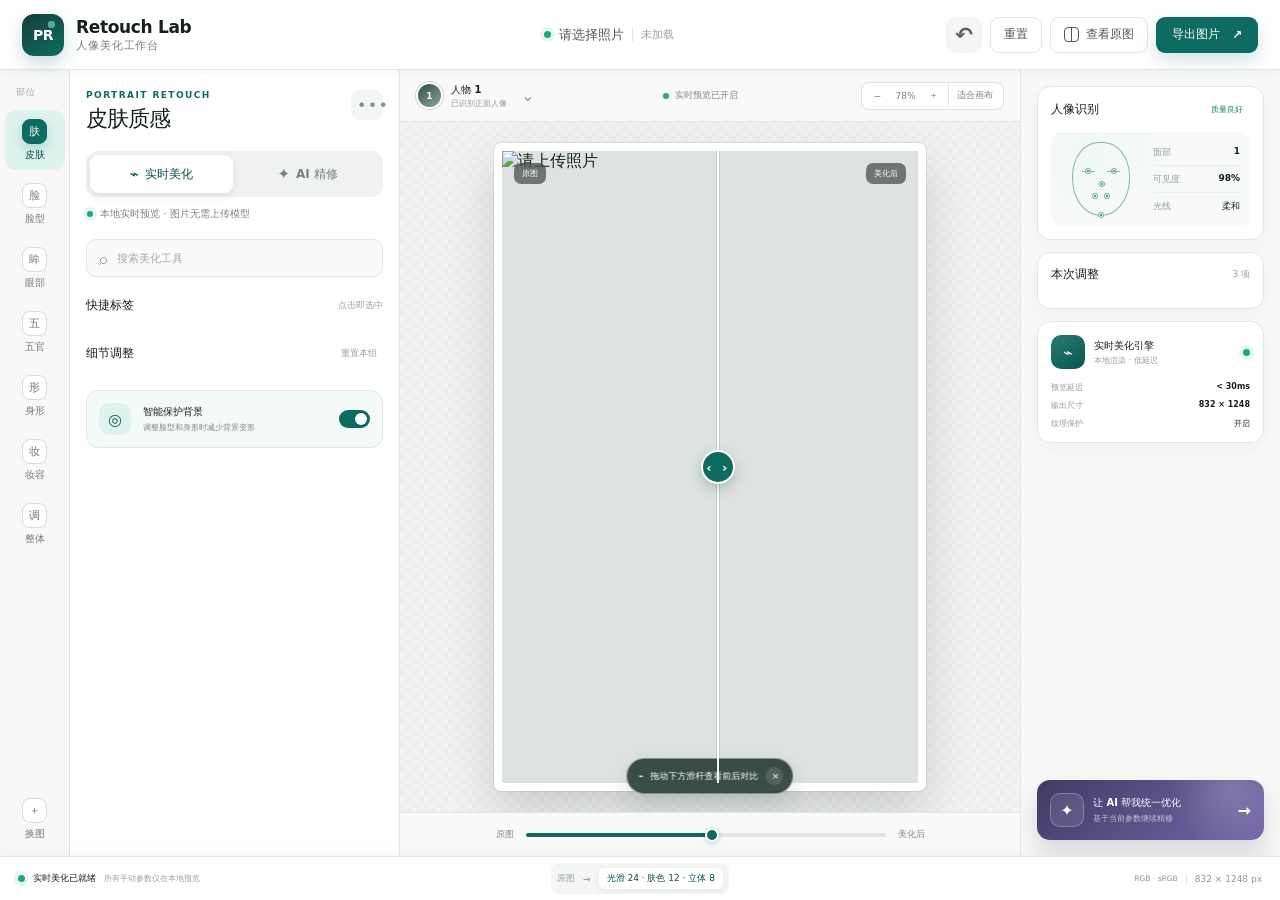
==== frontend/index.html @ 9132778c "feat: implement AI personal styling workflow" ====
<!doctype html>
<html lang="zh-CN">
  <head>
    <meta charset="UTF-8" />
    <meta name="viewport" content="width=device-width, initial-scale=1.0" />
    <meta
      name="description"
      content="Photo Retouch Agent 标签化人像美化工作台原型"
    />
    <title>Photo Retouch Agent · 人像美化工作台</title>
    <link rel="stylesheet" href="./css/styles.css?v=0.5.0" />
  </head>
  <body>
    <header class="app-header">
      <a class="brand" href="/" aria-label="Photo Retouch Agent 首页">
        <span class="brand-mark">PR</span>
        <span class="brand-copy">
          <strong>Retouch Lab</strong>
          <small>人像美化工作台</small>
        </span>
      </a>

      <div class="document-name">
        <span class="status-dot"></span>
        <span id="documentName">请选择照片</span>
        <small>未加载</small>
      </div>

      <div class="header-actions">
        <span class="prototype-pill">PROTOTYPE · V0.1</span>
        <button class="icon-button" id="undoButton" type="button" title="撤销">
          ↶
        </button>
        <button class="ghost-button" id="resetButton" type="button">重置</button>
        <button class="ghost-button compare-button" id="compareButton" type="button">
          <span class="compare-icon"></span>
          查看原图
        </button>
        <a class="export-button" id="exportButton" href="#" download>
          导出图片
          <span>↗</span>
        </a>
      </div>
    </header>

    <main class="editor-shell">
      <nav class="tool-rail" aria-label="美化部位">
        <div class="rail-label">部位</div>
        <button class="rail-tool active" data-category="skin" type="button">
          <span>肤</span>
          <small>皮肤</small>
        </button>
        <button class="rail-tool" data-category="face" type="button">
          <span>脸</span>
          <small>脸型</small>
        </button>
        <button class="rail-tool" data-category="eyes" type="button">
          <span>眸</span>
          <small>眼部</small>
        </button>
        <button class="rail-tool" data-category="features" type="button">
          <span>五</span>
          <small>五官</small>
        </button>
        <button class="rail-tool" data-category="body" type="button">
          <span>形</span>
          <small>身形</small>
        </button>
        <button class="rail-tool" data-category="makeup" type="button">
          <span>妆</span>
          <small>妆容</small>
        </button>
        <button class="rail-tool" data-category="tone" type="button">
          <span>调</span>
          <small>整体</small>
        </button>
        <div class="rail-spacer"></div>
        <button class="rail-tool compact" id="uploadButton" type="button">
          <span>＋</span>
          <small>换图</small>
        </button>
        <input
          id="fileInput"
          type="file"
          accept="image/jpeg,image/png,image/webp"
          hidden
        />
      </nav>

      <aside class="control-panel">
        <div class="panel-heading">
          <div>
            <span class="eyebrow">Portrait retouch</span>
            <h1 id="categoryTitle">皮肤质感</h1>
          </div>
          <button class="more-button" type="button" aria-label="更多">•••</button>
        </div>

        <div class="mode-switch" role="tablist" aria-label="美化模式">
          <button class="active" data-mode="local" type="button" role="tab">
            <span class="mode-glyph">⌁</span>
            实时美化
          </button>
          <button data-mode="ai" type="button" role="tab">
            <span class="mode-glyph">✦</span>
            AI 精修
          </button>
        </div>

        <div class="mode-note" id="modeNote">
          <span class="local-dot"></span>
          本地实时预览 · 图片无需上传模型
        </div>

        <section id="localPanel">
          <label class="search-box">
            <span>⌕</span>
            <input id="toolSearch" type="search" placeholder="搜索美化工具" />
          </label>

          <div class="tag-section">
            <div class="section-row">
              <h2>快捷标签</h2>
              <span>点击即选中</span>
            </div>
            <div class="tool-tags" id="quickTags"></div>
          </div>

          <div class="control-section">
            <div class="section-row">
              <h2>细节调整</h2>
              <button id="resetCategoryButton" type="button">重置本组</button>
            </div>
            <div class="adjustments" id="adjustmentList"></div>
          </div>

          <div class="protect-card">
            <span class="protect-icon">◎</span>
            <div>
              <strong>智能保护背景</strong>
              <small>调整脸型和身形时减少背景变形</small>
            </div>
            <label class="switch">
              <input id="protectBackground" type="checkbox" checked />
              <span></span>
            </label>
          </div>
        </section>

        <section id="aiPanel" hidden>
          <div class="ai-intro">
            <span class="ai-orbit">✦</span>
            <div>
              <strong>AI 会理解人像后统一精修</strong>
              <p>适合复杂光线、局部瑕疵和多项联动调整。</p>
            </div>
          </div>

          <div class="section-row ai-section-title">
            <h2>选择美化风格</h2>
            <span>4 个预设</span>
          </div>
          <div class="preset-grid" id="presetGrid">
            <button class="preset-card active" data-preset="natural" type="button">
              <span class="preset-swatch natural"></span>
              <strong>自然原生肌</strong>
              <small>保留皮肤纹理</small>
            </button>
            <button class="preset-card" data-preset="clear" type="button">
              <span class="preset-swatch clear"></span>
              <strong>清透职业照</strong>
              <small>明亮、干净、克制</small>
            </button>
            <button class="preset-card" data-preset="sculpt" type="button">
              <span class="preset-swatch sculpt"></span>
              <strong>立体轮廓</strong>
              <small>增强面部光影</small>
            </button>
            <button class="preset-card" data-preset="warm" type="button">
              <span class="preset-swatch warm"></span>
              <strong>暖调氛围</strong>
              <small>柔和肤色与背景</small>
            </button>
          </div>

          <div class="section-row ai-section-title">
            <h2>AI 整体形象设计</h2>
            <span id="stylingSource">正在读取风格库…</span>
          </div>
          <div class="styling-toolbar">
            <button class="styling-design-button" id="stylingDesignButton" type="button">
              <span>✦</span>
              <b>让 AI 设计三套造型</b>
            </button>
            <small id="stylingCostNote" class="styling-cost">
              方案设计免费（0 次付费请求）；出图只对选中的一套发起 1 次图像编辑请求。
            </small>
          </div>
          <div class="styling-grid" id="stylingGrid" hidden></div>
          <div class="styling-refine" id="stylingRefine" hidden>
            <label class="prompt-field">
              <span>对选中的造型提出修改</span>
              <textarea
                id="stylingInstruction"
                rows="2"
                placeholder="例如：头发再短一点 / 衣服换成皮衣 / 妆再大胆一点"
              ></textarea>
            </label>
            <button class="styling-refine-button" id="stylingRefineButton" type="button">
              二次修改选中造型
            </button>
          </div>
          <p class="ai-feedback" id="stylingFeedback" aria-live="polite"></p>

          <label class="prompt-field">
            <span>补充你的要求</span>
            <textarea
              id="aiPrompt"
              rows="4"
              placeholder="例如：保留真实皮肤纹理，淡化眼袋，脸型不要改变太多……"
            ></textarea>
            <small><b id="promptCount">0</b> / 200</small>
          </label>

          <details class="model-config" open>
            <summary>
              <span>
                <i>AI</i>
                模型配置
              </span>
              <small id="modelConfigState">正在检测</small>
            </summary>
            <div class="model-config-body">
              <label class="model-field">
                <span>视觉分析</span>
                <select id="brainProviderSelect">
                  <option value="qwen">Qwen Vision</option>
                </select>
              </label>
              <label class="model-field">
                <span>图像编辑</span>
                <select id="actionProviderSelect">
                  <option value="qwen">Qwen Image</option>
                </select>
              </label>
              <label class="model-field" id="brainApiKeyField">
                <span>视觉模型 API Key</span>
                <input
                  id="brainApiKeyInput"
                  type="password"
                  autocomplete="off"
                  spellcheck="false"
                  placeholder="服务端未配置时填写"
                />
              </label>
              <label class="model-field" id="actionApiKeyField">
                <span>图像模型 API Key</span>
                <input
                  id="actionApiKeyInput"
                  type="password"
                  autocomplete="off"
                  spellcheck="false"
                  placeholder="服务端未配置时填写"
                />
              </label>
              <label class="model-field" id="brainWorkspaceField" hidden>
                <span>视觉 Workspace ID</span>
                <input
                  id="brainWorkspaceInput"
                  type="text"
                  autocomplete="off"
                  spellcheck="false"
                  placeholder="可选"
                />
              </label>
              <label class="model-field" id="actionWorkspaceField" hidden>
                <span>图像 Workspace ID</span>
                <input
                  id="actionWorkspaceInput"
                  type="text"
                  autocomplete="off"
                  spellcheck="false"
                  placeholder="可选"
                />
              </label>
              <p class="session-key-note">
                Key 仅保存在当前页面内存中，刷新后自动清空。
              </p>
            </div>
          </details>

          <button class="generate-button" id="generateButton" type="button">
            <span>✦</span>
            <b>生成 AI 美化效果</b>
            <small>约 30 秒</small>
          </button>
          <p class="ai-feedback" id="aiFeedback" aria-live="polite"></p>
        </section>
      </aside>

      <section class="canvas-panel">
        <div class="canvas-toolbar">
          <div class="portrait-selector">
            <span class="portrait-avatar">1</span>
            <div>
              <strong>人物 1</strong>
              <small>已识别正面人像</small>
            </div>
            <button type="button">⌄</button>
          </div>
          <div class="canvas-status" id="canvasStatus">
            <span></span>
            实时预览已开启
          </div>
          <div class="zoom-controls">
            <button type="button">−</button>
            <span id="zoomValue">78%</span>
            <button type="button">＋</button>
            <button type="button">适合画布</button>
          </div>
        </div>

        <div class="canvas-stage">
          <div class="image-workbench" id="imageWorkbench">
            <img
              id="beforeImage"
              src=""
              alt="请上传照片"
            />
            <div class="after-layer" id="afterLayer">
              <canvas id="previewCanvas" aria-label="实时美化预览"></canvas>
            </div>
            <div class="compare-line" id="compareLine">
              <span>‹ ›</span>
            </div>
            <span class="image-badge before-badge">原图</span>
            <span class="image-badge after-badge">美化后</span>
          </div>

          <div class="floating-tip" id="floatingTip">
            <span>⌁</span>
            拖动下方滑杆查看前后对比
            <button type="button" aria-label="关闭提示">×</button>
          </div>
        </div>

        <div class="compare-bar">
          <span>原图</span>
          <input id="compareRange" type="range" min="0" max="100" value="52" />
          <span>美化后</span>
        </div>
      </section>

      <aside class="inspector-panel">
        <section class="inspector-card detection-card">
          <div class="section-row">
            <h2>人像识别</h2>
            <span class="success-label">质量良好</span>
          </div>
          <div class="face-map">
            <div class="face-oval">
              <i class="point p1"></i>
              <i class="point p2"></i>
              <i class="point p3"></i>
              <i class="point p4"></i>
              <i class="point p5"></i>
              <i class="point p6"></i>
            </div>
            <div class="face-stats">
              <div><span>面部</span><strong>1</strong></div>
              <div><span>可见度</span><strong>98%</strong></div>
              <div><span>光线</span><strong>柔和</strong></div>
            </div>
          </div>
        </section>

        <section class="inspector-card changes-card">
          <div class="section-row">
            <h2>本次调整</h2>
            <span id="changeCount">3 项</span>
          </div>
          <div class="change-list" id="changeList"></div>
        </section>

        <section class="inspector-card engine-card">
          <div class="engine-head">
            <span class="engine-icon">⌁</span>
            <div>
              <strong>实时美化引擎</strong>
              <small>本地渲染 · 低延迟</small>
            </div>
            <span class="online-dot"></span>
          </div>
          <dl>
            <div><dt>预览延迟</dt><dd>&lt; 30ms</dd></div>
            <div><dt>输出尺寸</dt><dd>832 × 1248</dd></div>
            <div><dt>纹理保护</dt><dd>开启</dd></div>
          </dl>
        </section>

        <button class="ai-shortcut" id="aiShortcut" type="button">
          <span>✦</span>
          <span>
            <strong>让 AI 帮我统一优化</strong>
            <small>基于当前参数继续精修</small>
          </span>
          <b>→</b>
        </button>
      </aside>
    </main>

    <footer class="status-bar">
      <div>
        <span class="ready-dot"></span>
        <strong id="footerStatus">实时美化已就绪</strong>
        <small>所有手动参数仅在本地预览</small>
      </div>
      <div class="history-strip">
        <span>原图</span>
        <b>→</b>
        <span class="active" id="historyState">光滑 24 · 肤色 12 · 立体 8</span>
      </div>
      <div>
        <small>RGB · sRGB</small>
        <span>832 × 1248 px</span>
      </div>
    </footer>

    <script type="module" src="./js/app.js?v=0.7.0"></script>
  </body>
</html>
---- frontend/css/styles.css ----
:root {
  color-scheme: light;
  --ink: #17201f;
  --muted: #78807e;
  --line: #e3e7e4;
  --soft-line: #edf0ee;
  --paper: #ffffff;
  --canvas: #f2f3f0;
  --panel: #fbfcfa;
  --green: #0e6b61;
  --green-dark: #0a4f49;
  --mint: #dff3ee;
  --mint-strong: #bce7dc;
  --peach: #f5a184;
  --peach-soft: #fff0e9;
  --lavender: #8e84c7;
  --shadow: 0 16px 40px rgba(32, 49, 46, 0.08);
  --radius: 14px;
  font-family:
    Inter, "SF Pro Display", "PingFang SC", "Microsoft YaHei", system-ui,
    sans-serif;
  font-synthesis: none;
}

* {
  box-sizing: border-box;
}

html,
body {
  height: 100%;
  margin: 0;
}

body {
  min-width: 1120px;
  overflow: hidden;
  color: var(--ink);
  background: var(--canvas);
}

button,
input,
textarea,
select {
  color: inherit;
  font: inherit;
}

button,
a {
  -webkit-tap-highlight-color: transparent;
}

button {
  border: 0;
  cursor: pointer;
}

.app-header {
  position: relative;
  z-index: 20;
  display: grid;
  grid-template-columns: 290px 1fr auto;
  align-items: center;
  height: 70px;
  padding: 0 22px;
  border-bottom: 1px solid var(--line);
  background: rgba(255, 255, 255, 0.96);
  box-shadow: 0 2px 12px rgba(19, 38, 34, 0.04);
  backdrop-filter: blur(16px);
}

.brand {
  display: inline-flex;
  align-items: center;
  gap: 12px;
  color: inherit;
  text-decoration: none;
}

.brand-mark {
  display: grid;
  width: 42px;
  height: 42px;
  place-items: center;
  border-radius: 12px;
  color: #fff;
  background:
    radial-gradient(circle at 70% 25%, #51aa95 0 8%, transparent 9%),
    linear-gradient(145deg, #163f3a, #0d6d61);
  box-shadow: 0 8px 18px rgba(11, 89, 79, 0.2);
  font-size: 14px;
  font-weight: 850;
  letter-spacing: -0.04em;
}

.brand-copy {
  display: grid;
  gap: 1px;
}

.brand-copy strong {
  font-size: 17px;
  letter-spacing: -0.02em;
}

.brand-copy small {
  color: var(--muted);
  font-size: 11px;
  letter-spacing: 0.08em;
}

.document-name {
  display: flex;
  align-items: center;
  justify-self: center;
  gap: 8px;
  color: #505856;
  font-size: 13px;
}

.document-name small {
  padding-left: 8px;
  border-left: 1px solid var(--line);
  color: #9aa09e;
}

.status-dot,
.ready-dot,
.online-dot,
.local-dot {
  display: inline-block;
  width: 7px;
  height: 7px;
  border-radius: 50%;
  background: #22a381;
  box-shadow: 0 0 0 4px rgba(34, 163, 129, 0.1);
}

.header-actions {
  display: flex;
  align-items: center;
  gap: 8px;
}

.prototype-pill {
  margin-right: 6px;
  padding: 6px 9px;
  border: 1px solid #e8dfd7;
  border-radius: 999px;
  color: #9a745f;
  background: #fff9f4;
  font-size: 9px;
  font-weight: 800;
  letter-spacing: 0.12em;
}

.icon-button,
.ghost-button,
.export-button {
  display: inline-flex;
  height: 36px;
  align-items: center;
  justify-content: center;
  border-radius: 9px;
  font-size: 12px;
  font-weight: 700;
}

.icon-button {
  width: 36px;
  color: #58605e;
  background: #f5f6f4;
  font-size: 21px;
}

.ghost-button {
  gap: 7px;
  padding: 0 13px;
  border: 1px solid var(--line);
  color: #4f5956;
  background: #fff;
}

.ghost-button:hover,
.icon-button:hover {
  border-color: #cad6d2;
  background: #f2f7f5;
}

.compare-icon {
  position: relative;
  width: 15px;
  height: 15px;
  overflow: hidden;
  border: 1.5px solid currentColor;
  border-radius: 4px;
}

.compare-icon::after {
  position: absolute;
  top: 0;
  bottom: 0;
  left: 50%;
  border-left: 1.5px solid currentColor;
  content: "";
}

.export-button {
  gap: 12px;
  padding: 0 16px;
  color: #fff;
  background: var(--green);
  text-decoration: none;
  box-shadow: 0 8px 18px rgba(14, 107, 97, 0.18);
}

.export-button:hover {
  background: var(--green-dark);
}

.editor-shell {
  display: grid;
  grid-template-columns: 76px 350px minmax(500px, 1fr) 284px;
  height: calc(100vh - 114px);
  min-height: 600px;
}

.tool-rail {
  display: flex;
  flex-direction: column;
  align-items: center;
  gap: 4px;
  padding: 16px 8px 10px;
  border-right: 1px solid var(--line);
  background: #f8f9f7;
}

.rail-label {
  align-self: flex-start;
  margin: 0 0 7px 8px;
  color: #a3a9a7;
  font-size: 9px;
  font-weight: 800;
  letter-spacing: 0.16em;
  text-transform: uppercase;
}

.rail-tool {
  display: grid;
  width: 60px;
  min-height: 60px;
  place-items: center;
  align-content: center;
  gap: 4px;
  border-radius: 12px;
  color: #727b78;
  background: transparent;
  transition: 160ms ease;
}

.rail-tool > span {
  display: grid;
  width: 25px;
  height: 25px;
  place-items: center;
  border: 1px solid #d8ddda;
  border-radius: 8px;
  background: #fff;
  font-size: 11px;
  font-weight: 800;
}

.rail-tool small {
  font-size: 10px;
  font-weight: 650;
}

.rail-tool:hover {
  color: var(--green);
  background: #edf5f2;
}

.rail-tool.active {
  color: var(--green-dark);
  background: var(--mint);
}

.rail-tool.active > span {
  border-color: var(--green);
  color: #fff;
  background: var(--green);
  box-shadow: 0 5px 12px rgba(14, 107, 97, 0.22);
}

.rail-tool.compact {
  min-height: 54px;
}

.rail-spacer {
  flex: 1;
}

.control-panel,
.inspector-panel {
  min-height: 0;
  overflow: auto;
  scrollbar-width: thin;
  scrollbar-color: #d7dcda transparent;
}

.control-panel {
  padding: 20px 20px 26px;
  border-right: 1px solid var(--line);
  background: var(--paper);
}

.panel-heading {
  display: flex;
  align-items: flex-start;
  justify-content: space-between;
  margin-bottom: 17px;
}

.eyebrow {
  display: block;
  margin-bottom: 4px;
  color: var(--green);
  font-size: 9px;
  font-weight: 850;
  letter-spacing: 0.16em;
  text-transform: uppercase;
}

.panel-heading h1 {
  margin: 0;
  font-size: 22px;
  letter-spacing: -0.04em;
}

.more-button {
  width: 32px;
  height: 30px;
  border-radius: 8px;
  color: #8a918f;
  background: #f4f6f4;
  letter-spacing: 0.08em;
}

.mode-switch {
  display: grid;
  grid-template-columns: 1fr 1fr;
  gap: 4px;
  padding: 4px;
  border-radius: 12px;
  background: #eff2f0;
}

.mode-switch button {
  display: flex;
  height: 38px;
  align-items: center;
  justify-content: center;
  gap: 6px;
  border-radius: 9px;
  color: #78817e;
  background: transparent;
  font-size: 12px;
  font-weight: 750;
}

.mode-switch button.active {
  color: var(--green-dark);
  background: #fff;
  box-shadow: 0 3px 10px rgba(28, 50, 46, 0.09);
}

.mode-glyph {
  font-size: 15px;
}

.mode-note {
  display: flex;
  align-items: center;
  gap: 7px;
  margin: 10px 1px 18px;
  color: #7b8582;
  font-size: 10px;
}

.local-dot {
  width: 6px;
  height: 6px;
}

.search-box {
  display: flex;
  height: 38px;
  align-items: center;
  gap: 8px;
  padding: 0 12px;
  border: 1px solid var(--line);
  border-radius: 10px;
  color: #9aa19f;
  background: #fafbf9;
}

.search-box:focus-within {
  border-color: #9acbbf;
  box-shadow: 0 0 0 3px rgba(14, 107, 97, 0.08);
}

.search-box input {
  width: 100%;
  border: 0;
  outline: 0;
  background: transparent;
  font-size: 11px;
}

.search-box input::placeholder {
  color: #a4aaa8;
}

.tag-section,
.control-section {
  margin-top: 20px;
}

.section-row {
  display: flex;
  align-items: center;
  justify-content: space-between;
}

.section-row h2 {
  margin: 0;
  font-size: 12px;
  letter-spacing: -0.01em;
}

.section-row > span,
.section-row > button {
  color: #9aa19f;
  background: transparent;
  font-size: 9px;
}

.section-row > button:hover {
  color: var(--green);
}

.tool-tags {
  display: flex;
  flex-wrap: wrap;
  gap: 7px;
  margin-top: 11px;
}

.tool-tag {
  display: inline-flex;
  height: 30px;
  align-items: center;
  gap: 5px;
  padding: 0 10px;
  border: 1px solid #e0e5e2;
  border-radius: 999px;
  color: #606a67;
  background: #fff;
  font-size: 10px;
  font-weight: 650;
  transition: 150ms ease;
}

.tool-tag::before {
  width: 5px;
  height: 5px;
  border-radius: 50%;
  background: #d0d6d3;
  content: "";
}

.tool-tag:hover {
  border-color: #a8d2c8;
  color: var(--green);
}

.tool-tag.active {
  border-color: #91c9bb;
  color: var(--green-dark);
  background: var(--mint);
}

.tool-tag.active::before {
  background: var(--green);
}

.adjustments {
  display: grid;
  gap: 4px;
  margin-top: 10px;
}

.adjustment {
  padding: 12px 0 11px;
  border-bottom: 1px solid var(--soft-line);
}

.adjustment-head {
  display: flex;
  align-items: center;
  justify-content: space-between;
  margin-bottom: 9px;
}

.adjustment-label {
  display: inline-flex;
  align-items: center;
  gap: 7px;
  font-size: 11px;
  font-weight: 700;
}

.adjustment-label i {
  display: grid;
  width: 22px;
  height: 22px;
  place-items: center;
  border-radius: 7px;
  color: var(--green);
  background: #edf7f4;
  font-size: 9px;
  font-style: normal;
  font-weight: 850;
}

.adjustment-value {
  min-width: 30px;
  padding: 3px 6px;
  border-radius: 6px;
  color: var(--green-dark);
  background: #edf5f3;
  text-align: center;
  font-size: 10px;
  font-weight: 800;
}

.slider-row {
  display: grid;
  grid-template-columns: 10px 1fr 10px;
  align-items: center;
  gap: 8px;
  color: #a5aaa8;
  font-size: 9px;
}

input[type="range"] {
  height: 4px;
  margin: 0;
  border-radius: 999px;
  outline: 0;
  background:
    linear-gradient(
      to right,
      var(--green) 0 var(--range-progress, 30%),
      #dfe5e2 var(--range-progress, 30%) 100%
    );
  appearance: none;
}

input[type="range"]::-webkit-slider-thumb {
  width: 14px;
  height: 14px;
  border: 2px solid #fff;
  border-radius: 50%;
  background: var(--green);
  box-shadow: 0 1px 5px rgba(17, 64, 57, 0.28);
  appearance: none;
}

.protect-card {
  display: grid;
  grid-template-columns: 34px 1fr auto;
  align-items: center;
  gap: 10px;
  margin-top: 18px;
  padding: 12px;
  border: 1px solid #dceae6;
  border-radius: 12px;
  background: #f4faf8;
}

.protect-icon {
  display: grid;
  width: 32px;
  height: 32px;
  place-items: center;
  border-radius: 10px;
  color: var(--green);
  background: var(--mint);
  font-weight: 850;
}

.protect-card div {
  display: grid;
  gap: 3px;
}

.protect-card strong {
  font-size: 10px;
}

.protect-card small {
  color: #7d8784;
  font-size: 8px;
}

.switch {
  position: relative;
  width: 31px;
  height: 18px;
}

.switch input {
  position: absolute;
  opacity: 0;
}

.switch span {
  position: absolute;
  inset: 0;
  border-radius: 99px;
  background: #ced5d2;
  transition: 160ms ease;
}

.switch span::after {
  position: absolute;
  top: 3px;
  left: 3px;
  width: 12px;
  height: 12px;
  border-radius: 50%;
  background: #fff;
  box-shadow: 0 1px 3px rgba(0, 0, 0, 0.15);
  content: "";
  transition: 160ms ease;
}

.switch input:checked + span {
  background: var(--green);
}

.switch input:checked + span::after {
  transform: translateX(13px);
}

.ai-intro {
  display: flex;
  gap: 11px;
  padding: 14px;
  border: 1px solid #e5dff6;
  border-radius: 13px;
  background:
    radial-gradient(circle at 95% 10%, rgba(159, 142, 220, 0.12), transparent 38%),
    #faf8ff;
}

.ai-orbit {
  display: grid;
  width: 34px;
  height: 34px;
  flex: 0 0 auto;
  place-items: center;
  border-radius: 50%;
  color: #fff;
  background: linear-gradient(145deg, #8b76cd, #554990);
  box-shadow: 0 7px 16px rgba(94, 74, 157, 0.2);
}

.ai-intro div {
  display: grid;
  gap: 4px;
}

.ai-intro strong {
  font-size: 11px;
}

.ai-intro p {
  margin: 0;
  color: #7b758b;
  font-size: 9px;
  line-height: 1.5;
}

.ai-section-title {
  margin-top: 20px;
}

.preset-grid {
  display: grid;
  grid-template-columns: 1fr 1fr;
  gap: 8px;
  margin-top: 11px;
}

.preset-card {
  display: grid;
  grid-template-columns: 35px 1fr;
  grid-template-rows: auto auto;
  gap: 2px 9px;
  padding: 10px;
  border: 1px solid var(--line);
  border-radius: 11px;
  background: #fff;
  text-align: left;
}

.preset-card.active {
  border-color: #9bc6bb;
  background: #f2f9f7;
  box-shadow: inset 0 0 0 1px #c7e2dc;
}

.preset-swatch {
  grid-row: 1 / 3;
  width: 35px;
  height: 35px;
  border-radius: 9px;
  background: #ddd;
}

.preset-swatch.natural {
  background: linear-gradient(135deg, #d7b7a2, #f1d7c5 55%, #b88973);
}

.preset-swatch.clear {
  background: linear-gradient(135deg, #b8d8d6, #e5f4ef 55%, #8fb1b0);
}

.preset-swatch.sculpt {
  background: linear-gradient(135deg, #4c4b51, #b69c8c 55%, #e6cab3);
}

.preset-swatch.warm {
  background: linear-gradient(135deg, #9f6c52, #efb48e 55%, #7c5556);
}

.preset-card strong {
  align-self: end;
  font-size: 9px;
}

.preset-card small {
  color: #969c99;
  font-size: 8px;
}

.styling-toolbar {
  display: grid;
  gap: 6px;
  margin-top: 11px;
}

.styling-design-button {
  display: grid;
  grid-template-columns: 20px 1fr;
  align-items: center;
  gap: 7px;
  width: 100%;
  padding: 10px 12px;
  border: 1px solid #cdd8e6;
  border-radius: 11px;
  color: #2f3f57;
  background: #f4f8fc;
  text-align: left;
}

.styling-design-button:disabled {
  opacity: 0.6;
  pointer-events: none;
}

.styling-design-button > span {
  font-size: 14px;
}

.styling-design-button b {
  font-size: 10px;
}

.styling-cost {
  color: #8b918f;
  font-size: 8px;
  line-height: 1.5;
}

.styling-grid {
  display: grid;
  gap: 9px;
  margin-top: 11px;
}

.styling-card {
  display: grid;
  gap: 6px;
  padding: 11px;
  border: 1px solid var(--line);
  border-radius: 12px;
  background: #fff;
  text-align: left;
}

.styling-card.active {
  border-color: #9bc6bb;
  background: #f2f9f7;
  box-shadow: inset 0 0 0 1px #c7e2dc;
}

.styling-card-head {
  display: flex;
  align-items: baseline;
  justify-content: space-between;
  gap: 8px;
}

.styling-card-head strong {
  font-size: 11px;
}

.styling-card-head em {
  color: #8b918f;
  font-size: 8px;
  font-style: normal;
}

.styling-card-direction {
  color: #6955a9;
  font-size: 9px;
}

.styling-card dl {
  display: grid;
  gap: 3px;
  margin: 0;
}

.styling-card dt {
  color: #9aa2a0;
  font-size: 8px;
}

.styling-card dd {
  margin: 0 0 3px;
  color: #464d4b;
  font-size: 9px;
  line-height: 1.5;
}

.styling-card .styling-why {
  color: #6d7572;
  font-size: 8.5px;
  line-height: 1.5;
}

.styling-card button {
  justify-self: start;
  padding: 7px 12px;
  border-radius: 9px;
  color: #fff;
  font-size: 9px;
  background: linear-gradient(135deg, #6955a9, #8e79ca);
}

.styling-card button:disabled {
  opacity: 0.6;
  pointer-events: none;
}

.styling-chips {
  display: flex;
  flex-wrap: wrap;
  gap: 4px;
}

.styling-chip {
  padding: 2px 7px;
  border: 1px solid #e2e6e4;
  border-radius: 999px;
  color: #6d7572;
  font-size: 8px;
  background: #f7f9f8;
}

.styling-refine {
  display: grid;
  gap: 8px;
  margin-top: 12px;
  padding-top: 12px;
  border-top: 1px dashed var(--line);
}

.styling-refine-button {
  justify-self: start;
  padding: 8px 14px;
  border: 1px solid #cdd8e6;
  border-radius: 10px;
  color: #2f3f57;
  font-size: 9px;
  background: #f4f8fc;
}

.styling-refine-button:disabled {
  opacity: 0.6;
  pointer-events: none;
}

.prompt-field {
  position: relative;
  display: grid;
  gap: 7px;
  margin-top: 18px;
}

.prompt-field > span {
  font-size: 11px;
  font-weight: 750;
}

.prompt-field textarea {
  width: 100%;
  resize: none;
  border: 1px solid var(--line);
  border-radius: 11px;
  outline: 0;
  padding: 11px 12px 24px;
  color: #4c5653;
  background: #fafbf9;
  font-size: 10px;
  line-height: 1.55;
}

.prompt-field textarea:focus {
  border-color: #aa9dd8;
  box-shadow: 0 0 0 3px rgba(142, 132, 199, 0.1);
}

.prompt-field > small {
  position: absolute;
  right: 9px;
  bottom: 7px;
  color: #a0a5a3;
  font-size: 8px;
}

.model-config {
  margin-top: 13px;
  border: 1px solid var(--line);
  border-radius: 11px;
  background: #fff;
}

.model-config summary {
  display: flex;
  align-items: center;
  justify-content: space-between;
  padding: 10px 11px;
  cursor: pointer;
  list-style: none;
}

.model-config summary > span {
  display: flex;
  align-items: center;
  gap: 7px;
  font-size: 10px;
  font-weight: 750;
}

.model-config summary i {
  display: grid;
  width: 22px;
  height: 22px;
  place-items: center;
  border-radius: 7px;
  color: #fff;
  background: var(--lavender);
  font-size: 7px;
  font-style: normal;
}

.model-config summary small {
  color: #1e9a7a;
  font-size: 8px;
}

.model-config summary small[data-state="error"] {
  color: #c36751;
}

.model-config-body {
  display: grid;
  grid-template-columns: 1fr 1fr;
  gap: 9px;
  padding: 10px;
  border-top: 1px solid var(--soft-line);
  background: #fafbf9;
}

.model-field {
  display: grid;
  gap: 5px;
  min-width: 0;
}

.model-field > span {
  color: #727b78;
  font-size: 8px;
  font-weight: 700;
}

.model-field select,
.model-field input {
  width: 100%;
  height: 32px;
  min-width: 0;
  border: 1px solid #dfe4e1;
  border-radius: 8px;
  outline: 0;
  padding: 0 8px;
  background: #fff;
  font-size: 9px;
}

.model-field select:focus,
.model-field input:focus {
  border-color: #a59ad0;
  box-shadow: 0 0 0 3px rgba(142, 132, 199, 0.09);
}

.session-key-note {
  grid-column: 1 / -1;
  margin: 0;
  color: #979d9b;
  font-size: 8px;
  line-height: 1.5;
}

.ai-feedback {
  min-height: 18px;
  margin: 8px 2px 0;
  color: #77807d;
  font-size: 9px;
  line-height: 1.5;
}

.ai-feedback.success {
  color: #177c65;
}

.ai-feedback.error {
  color: #bd5f4b;
}

.generate-button {
  display: grid;
  grid-template-columns: 26px 1fr auto;
  width: 100%;
  height: 48px;
  align-items: center;
  gap: 7px;
  margin-top: 14px;
  padding: 0 14px;
  border-radius: 12px;
  color: #fff;
  background: linear-gradient(135deg, #6955a9, #8e79ca);
  box-shadow: 0 10px 22px rgba(105, 85, 169, 0.23);
  text-align: left;
}

.generate-button > span {
  font-size: 17px;
}

.generate-button b {
  font-size: 11px;
}

.generate-button small {
  color: rgba(255, 255, 255, 0.75);
  font-size: 8px;
}

.generate-button.loading {
  pointer-events: none;
  background: linear-gradient(90deg, #7663b1, #9a87d2, #7663b1);
  background-size: 200% 100%;
  animation: shimmer 1.2s linear infinite;
}

@keyframes shimmer {
  to {
    background-position: -200% 0;
  }
}

.canvas-panel {
  display: grid;
  min-width: 0;
  min-height: 0;
  grid-template-rows: 52px 1fr 44px;
  background:
    linear-gradient(45deg, rgba(255, 255, 255, 0.28) 25%, transparent 25%),
    linear-gradient(-45deg, rgba(255, 255, 255, 0.28) 25%, transparent 25%),
    linear-gradient(45deg, transparent 75%, rgba(255, 255, 255, 0.28) 75%),
    linear-gradient(-45deg, transparent 75%, rgba(255, 255, 255, 0.28) 75%),
    #eef0ed;
  background-position:
    0 0,
    0 6px,
    6px -6px,
    -6px 0;
  background-size: 12px 12px;
}

.canvas-toolbar {
  display: flex;
  align-items: center;
  justify-content: space-between;
  padding: 0 16px;
  border-bottom: 1px solid var(--line);
  background: rgba(250, 251, 249, 0.94);
}

.portrait-selector {
  display: flex;
  align-items: center;
  gap: 8px;
}

.portrait-avatar {
  display: grid;
  width: 27px;
  height: 27px;
  place-items: center;
  border: 2px solid #fff;
  border-radius: 50%;
  color: #fff;
  background: linear-gradient(145deg, #334c47, #86a89f);
  box-shadow: 0 0 0 1px #cbd7d3;
  font-size: 9px;
  font-weight: 800;
}

.portrait-selector div {
  display: grid;
  gap: 1px;
}

.portrait-selector strong {
  font-size: 10px;
}

.portrait-selector small {
  color: #929997;
  font-size: 8px;
}

.portrait-selector button {
  color: #8e9693;
  background: transparent;
}

.canvas-status {
  display: flex;
  align-items: center;
  gap: 6px;
  color: #7f8986;
  font-size: 9px;
}

.canvas-status > span {
  width: 6px;
  height: 6px;
  border-radius: 50%;
  background: #27a784;
}

.canvas-status.ai > span {
  background: var(--lavender);
}

.zoom-controls {
  display: flex;
  height: 28px;
  align-items: center;
  gap: 1px;
  padding: 2px;
  border: 1px solid #dee3e0;
  border-radius: 8px;
  background: #fff;
}

.zoom-controls button,
.zoom-controls span {
  display: grid;
  min-width: 27px;
  height: 23px;
  place-items: center;
  color: #7b8381;
  background: transparent;
  font-size: 9px;
}

.zoom-controls button:last-child {
  padding: 0 8px;
  border-left: 1px solid var(--line);
}

.canvas-stage {
  position: relative;
  display: grid;
  min-height: 0;
  place-items: center;
  overflow: hidden;
  padding: 20px;
}

.image-workbench {
  position: relative;
  height: min(72vh, 760px);
  max-height: calc(100vh - 190px);
  overflow: hidden;
  border: 8px solid #fff;
  border-radius: 7px;
  background: #dfe3e0;
  box-shadow:
    0 22px 50px rgba(28, 42, 39, 0.19),
    0 0 0 1px rgba(38, 57, 53, 0.08);
  aspect-ratio: 2 / 3;
}

.image-workbench > img,
.after-layer canvas {
  display: block;
  width: 100%;
  height: 100%;
  object-fit: cover;
}

.after-layer {
  position: absolute;
  inset: 0;
  overflow: hidden;
  clip-path: inset(0 0 0 52%);
}

.after-layer canvas {
  transition: opacity 120ms ease;
}

.compare-line {
  position: absolute;
  z-index: 3;
  top: 0;
  bottom: 0;
  left: 52%;
  width: 2px;
  background: rgba(255, 255, 255, 0.94);
  box-shadow: 0 0 0 1px rgba(21, 46, 41, 0.12);
  transform: translateX(-1px);
}

.compare-line span {
  position: absolute;
  top: 50%;
  left: 50%;
  display: grid;
  width: 34px;
  height: 34px;
  place-items: center;
  border: 2px solid #fff;
  border-radius: 50%;
  color: #fff;
  background: var(--green);
  box-shadow: 0 5px 14px rgba(11, 72, 64, 0.25);
  font-size: 13px;
  font-weight: 800;
  letter-spacing: 3px;
  transform: translate(-50%, -50%);
}

.image-badge {
  position: absolute;
  z-index: 4;
  top: 12px;
  padding: 5px 8px;
  border-radius: 7px;
  color: #fff;
  background: rgba(15, 27, 25, 0.54);
  backdrop-filter: blur(7px);
  font-size: 8px;
  font-weight: 750;
}

.before-badge {
  left: 12px;
}

.after-badge {
  right: 12px;
}

.floating-tip {
  position: absolute;
  bottom: 18px;
  left: 50%;
  display: flex;
  align-items: center;
  gap: 7px;
  padding: 8px 9px 8px 11px;
  border: 1px solid rgba(255, 255, 255, 0.4);
  border-radius: 999px;
  color: #fff;
  background: rgba(20, 42, 37, 0.82);
  box-shadow: 0 10px 24px rgba(18, 35, 32, 0.14);
  backdrop-filter: blur(10px);
  font-size: 9px;
  transform: translateX(-50%);
}

.floating-tip button {
  display: grid;
  width: 18px;
  height: 18px;
  place-items: center;
  border-radius: 50%;
  color: #fff;
  background: rgba(255, 255, 255, 0.12);
}

.compare-bar {
  display: grid;
  grid-template-columns: auto minmax(180px, 360px) auto;
  align-items: center;
  justify-content: center;
  gap: 12px;
  padding: 0 16px;
  border-top: 1px solid var(--line);
  color: #7e8784;
  background: rgba(250, 251, 249, 0.94);
  font-size: 9px;
}

.compare-bar input {
  width: 100%;
  --range-progress: 52%;
}

.inspector-panel {
  display: flex;
  flex-direction: column;
  gap: 12px;
  padding: 16px;
  border-left: 1px solid var(--line);
  background: #f8f9f7;
}

.inspector-card {
  padding: 13px;
  border: 1px solid var(--line);
  border-radius: 13px;
  background: #fff;
  box-shadow: 0 6px 16px rgba(32, 49, 46, 0.035);
}

.success-label {
  padding: 4px 7px;
  border-radius: 99px;
  color: #198167 !important;
  background: #e7f6f1;
  font-size: 8px !important;
  font-weight: 800;
}

.face-map {
  display: grid;
  grid-template-columns: 80px 1fr;
  align-items: center;
  gap: 12px;
  margin-top: 13px;
  padding: 10px;
  border-radius: 11px;
  background:
    radial-gradient(circle at 20% 20%, #eff8f5, transparent 45%),
    #f8faf9;
}

.face-oval {
  position: relative;
  width: 58px;
  height: 74px;
  margin: auto;
  border: 1.5px solid #85b6aa;
  border-radius: 46% 46% 50% 50%;
}

.face-oval::before,
.face-oval::after {
  position: absolute;
  top: 28px;
  width: 13px;
  border-top: 1px solid #85b6aa;
  content: "";
}

.face-oval::before {
  left: 9px;
}

.face-oval::after {
  right: 9px;
}

.point {
  position: absolute;
  width: 4px;
  height: 4px;
  border: 1px solid #fff;
  border-radius: 50%;
  background: var(--green);
  box-shadow: 0 0 0 1px #85b6aa;
}

.p1 { top: 26px; left: 13px; }
.p2 { top: 26px; right: 13px; }
.p3 { top: 39px; left: 27px; }
.p4 { top: 51px; left: 20px; }
.p5 { top: 51px; right: 20px; }
.p6 { bottom: -2px; left: 26px; }

.face-stats {
  display: grid;
  gap: 7px;
}

.face-stats div {
  display: flex;
  justify-content: space-between;
  padding-bottom: 6px;
  border-bottom: 1px solid var(--soft-line);
  font-size: 9px;
}

.face-stats div:last-child {
  padding: 0;
  border: 0;
}

.face-stats span {
  color: #969d9a;
}

.change-list {
  display: grid;
  gap: 8px;
  margin-top: 12px;
}

.change-item {
  display: grid;
  grid-template-columns: 26px 1fr auto;
  align-items: center;
  gap: 8px;
  padding: 8px;
  border-radius: 9px;
  background: #f7f9f7;
}

.change-item > span:first-child {
  display: grid;
  width: 26px;
  height: 26px;
  place-items: center;
  border-radius: 8px;
  color: var(--green);
  background: var(--mint);
  font-size: 8px;
  font-weight: 850;
}

.change-item div {
  display: grid;
  gap: 2px;
}

.change-item strong {
  font-size: 9px;
}

.change-item small {
  color: #9ba19f;
  font-size: 7px;
}

.change-item b {
  color: var(--green);
  font-size: 9px;
}

.engine-head {
  display: grid;
  grid-template-columns: 34px 1fr auto;
  align-items: center;
  gap: 9px;
}

.engine-icon {
  display: grid;
  width: 34px;
  height: 34px;
  place-items: center;
  border-radius: 10px;
  color: #fff;
  background: linear-gradient(145deg, #247d70, #0c564e);
}

.engine-head > div {
  display: grid;
  gap: 2px;
}

.engine-head strong {
  font-size: 10px;
}

.engine-head small {
  color: #969d9a;
  font-size: 8px;
}

.engine-card dl {
  display: grid;
  gap: 7px;
  margin: 13px 0 0;
}

.engine-card dl div {
  display: flex;
  justify-content: space-between;
  font-size: 8px;
}

.engine-card dt {
  color: #949b98;
}

.engine-card dd {
  margin: 0;
  font-weight: 750;
}

.ai-shortcut {
  display: grid;
  grid-template-columns: 34px 1fr auto;
  align-items: center;
  gap: 9px;
  margin-top: auto;
  padding: 13px;
  border-radius: 13px;
  color: #fff;
  background:
    radial-gradient(circle at 85% 15%, rgba(255, 255, 255, 0.18), transparent 30%),
    linear-gradient(135deg, #403b65, #7567aa);
  box-shadow: 0 12px 25px rgba(67, 55, 108, 0.18);
  text-align: left;
}

.ai-shortcut > span:first-child {
  display: grid;
  width: 34px;
  height: 34px;
  place-items: center;
  border: 1px solid rgba(255, 255, 255, 0.25);
  border-radius: 10px;
  background: rgba(255, 255, 255, 0.1);
}

.ai-shortcut > span:nth-child(2) {
  display: grid;
  gap: 3px;
}

.ai-shortcut strong {
  font-size: 10px;
}

.ai-shortcut small {
  color: rgba(255, 255, 255, 0.65);
  font-size: 8px;
}

.status-bar {
  position: relative;
  z-index: 15;
  display: grid;
  grid-template-columns: 1fr auto 1fr;
  align-items: center;
  height: 44px;
  padding: 0 18px;
  border-top: 1px solid var(--line);
  background: #fff;
  box-shadow: 0 -4px 15px rgba(31, 47, 43, 0.03);
  font-size: 9px;
}

.status-bar > div {
  display: flex;
  align-items: center;
  gap: 8px;
}

.status-bar > div:first-child small {
  color: #9aa19f;
}

.status-bar > div:last-child {
  justify-self: end;
  color: #8d9592;
}

.status-bar > div:last-child span {
  padding-left: 8px;
  border-left: 1px solid var(--line);
}

.history-strip {
  padding: 5px 6px;
  border-radius: 8px;
  color: #9aa19f;
  background: #f4f6f4;
}

.history-strip .active {
  padding: 4px 8px;
  border-radius: 6px;
  color: var(--green-dark);
  background: #fff;
  box-shadow: 0 2px 7px rgba(30, 51, 47, 0.07);
}

[hidden] {
  display: none !important;
}

@media (max-width: 1440px) {
  .editor-shell {
    grid-template-columns: 70px 330px minmax(470px, 1fr) 260px;
  }

  .control-panel {
    padding-right: 16px;
    padding-left: 16px;
  }

  .app-header {
    grid-template-columns: 250px 1fr auto;
  }

  .prototype-pill {
    display: none;
  }
}

@media (max-width: 1240px) {
  .editor-shell {
    grid-template-columns: 70px 330px minmax(500px, 1fr);
  }

  .inspector-panel {
    display: none;
  }

  .document-name {
    display: none;
  }

  .app-header {
    grid-template-columns: 1fr auto;
  }
}

@media (max-width: 800px) {
  body {
    min-width: 0;
  }

  .app-header {
    grid-template-columns: 1fr auto;
    height: 60px;
    padding: 0 12px;
  }

  .brand {
    gap: 9px;
  }

  .brand-mark {
    width: 36px;
    height: 36px;
    border-radius: 10px;
    font-size: 12px;
  }

  .brand-copy strong {
    font-size: 14px;
  }

  .brand-copy small {
    font-size: 9px;
  }

  .header-actions > :not(.export-button) {
    display: none;
  }

  .export-button {
    height: 34px;
    padding: 0 12px;
    font-size: 10px;
  }

  .editor-shell {
    display: flex;
    height: calc(100vh - 60px);
    min-height: 0;
    flex-direction: column;
    overflow: auto;
  }

  .canvas-panel {
    order: 1;
    min-height: 500px;
    flex: 0 0 62vh;
    grid-template-rows: 46px 1fr 40px;
    border-bottom: 1px solid var(--line);
  }

  .canvas-toolbar {
    padding: 0 10px;
  }

  .canvas-status,
  .zoom-controls {
    display: none;
  }

  .canvas-stage {
    padding: 12px;
  }

  .image-workbench {
    height: calc(62vh - 112px);
    max-height: none;
    border-width: 6px;
  }

  .floating-tip {
    bottom: 10px;
  }

  .tool-rail {
    position: sticky;
    z-index: 10;
    top: 0;
    order: 2;
    width: 100%;
    min-height: 66px;
    flex: 0 0 66px;
    flex-direction: row;
    justify-content: flex-start;
    gap: 2px;
    overflow-x: auto;
    padding: 6px 7px;
    border-right: 0;
    border-bottom: 1px solid var(--line);
    background: rgba(248, 249, 247, 0.96);
    backdrop-filter: blur(12px);
  }

  .rail-label,
  .rail-spacer {
    display: none;
  }

  .rail-tool,
  .rail-tool.compact {
    width: 54px;
    min-width: 54px;
    min-height: 52px;
  }

  .rail-tool > span {
    width: 23px;
    height: 23px;
  }

  .control-panel {
    order: 3;
    min-height: auto;
    flex: 0 0 auto;
    overflow: visible;
    padding: 18px 18px 36px;
    border-right: 0;
  }

  .inspector-panel,
  .status-bar {
    display: none;
  }

  .preset-grid {
    grid-template-columns: 1fr 1fr;
  }
}
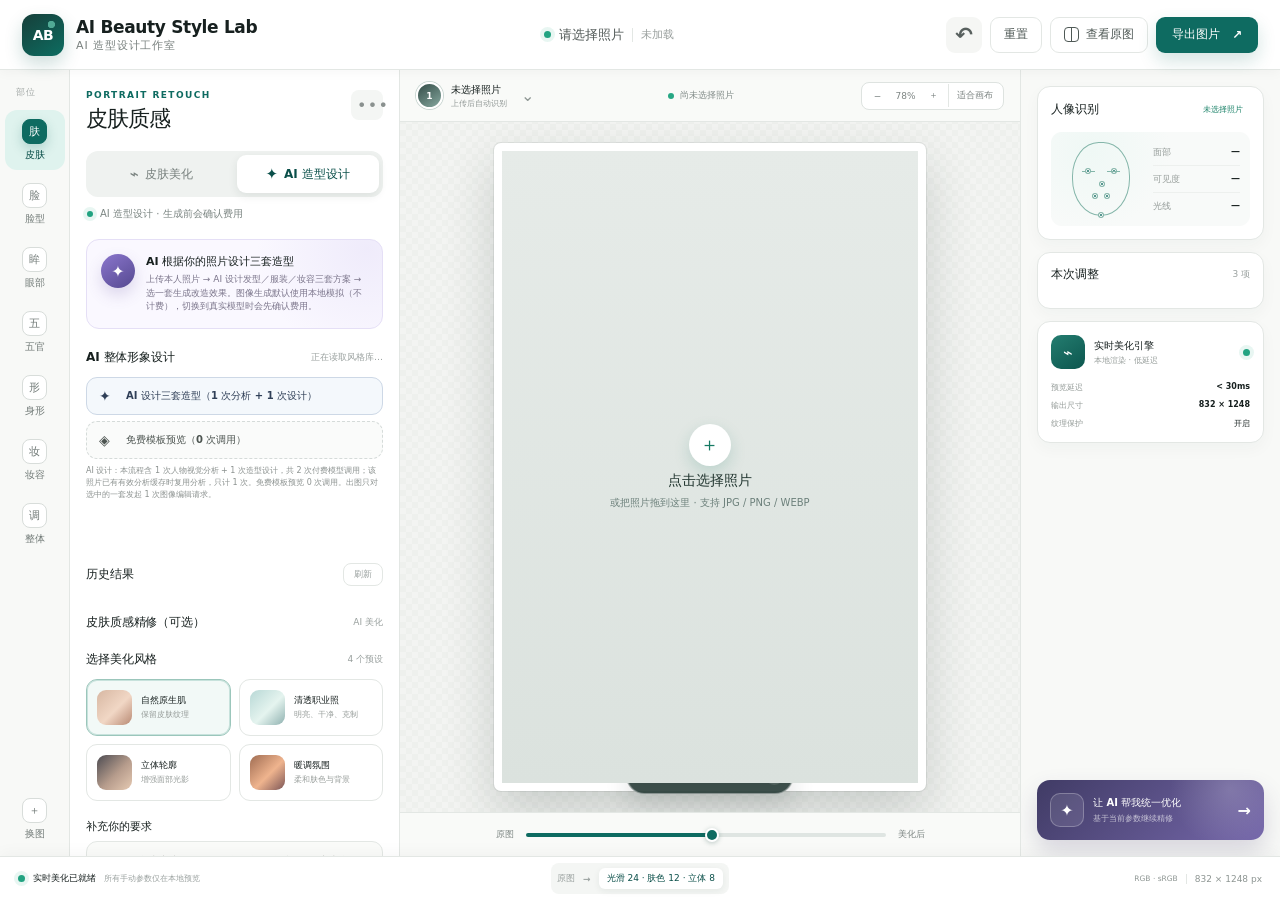
==== commit eb37bb10: "feat(mvp): ship the AI styling workspace end to end Wire the validated RunningHub CropAndStitch grap" ====
--- a/frontend/index.html
+++ b/frontend/index.html
@@ -5,25 +5,25 @@
     <meta name="viewport" content="width=device-width, initial-scale=1.0" />
     <meta
       name="description"
-      content="Photo Retouch Agent 标签化人像美化工作台原型"
+      content="AI Beauty Style Lab — AI 个人形象设计软件（Photo Retouch Agent 人像美化工作台）"
     />
-    <title>Photo Retouch Agent · 人像美化工作台</title>
-    <link rel="stylesheet" href="./css/styles.css?v=0.5.0" />
+    <title>AI Beauty Style Lab · Photo Retouch Agent</title>
+    <link rel="stylesheet" href="./css/styles.css?v=0.6.2" />
   </head>
   <body>
     <header class="app-header">
-      <a class="brand" href="/" aria-label="Photo Retouch Agent 首页">
-        <span class="brand-mark">PR</span>
+      <a class="brand" href="/" aria-label="AI Beauty Style Lab 首页">
+        <span class="brand-mark">AB</span>
         <span class="brand-copy">
-          <strong>Retouch Lab</strong>
-          <small>人像美化工作台</small>
+          <strong>AI Beauty Style Lab</strong>
+          <small>AI 造型设计工作室</small>
         </span>
       </a>
 
       <div class="document-name">
         <span class="status-dot"></span>
         <span id="documentName">请选择照片</span>
-        <small>未加载</small>
+        <small id="documentMeta">未加载</small>
       </div>
 
       <div class="header-actions">
@@ -97,22 +97,22 @@
         </div>
 
         <div class="mode-switch" role="tablist" aria-label="美化模式">
-          <button class="active" data-mode="local" type="button" role="tab">
+          <button data-mode="local" type="button" role="tab">
             <span class="mode-glyph">⌁</span>
-            实时美化
+            皮肤美化
           </button>
-          <button data-mode="ai" type="button" role="tab">
+          <button class="active" data-mode="ai" type="button" role="tab">
             <span class="mode-glyph">✦</span>
-            AI 精修
+            AI 造型设计
           </button>
         </div>
 
         <div class="mode-note" id="modeNote">
           <span class="local-dot"></span>
-          本地实时预览 · 图片无需上传模型
-        </div>
-
-        <section id="localPanel">
+          AI 造型设计 · 生成前会确认费用
+        </div>
+
+        <section id="localPanel" hidden>
           <label class="search-box">
             <span>⌕</span>
             <input id="toolSearch" type="search" placeholder="搜索美化工具" />
@@ -147,40 +147,13 @@
           </div>
         </section>
 
-        <section id="aiPanel" hidden>
+        <section id="aiPanel">
           <div class="ai-intro">
             <span class="ai-orbit">✦</span>
             <div>
-              <strong>AI 会理解人像后统一精修</strong>
-              <p>适合复杂光线、局部瑕疵和多项联动调整。</p>
-            </div>
-          </div>
-
-          <div class="section-row ai-section-title">
-            <h2>选择美化风格</h2>
-            <span>4 个预设</span>
-          </div>
-          <div class="preset-grid" id="presetGrid">
-            <button class="preset-card active" data-preset="natural" type="button">
-              <span class="preset-swatch natural"></span>
-              <strong>自然原生肌</strong>
-              <small>保留皮肤纹理</small>
-            </button>
-            <button class="preset-card" data-preset="clear" type="button">
-              <span class="preset-swatch clear"></span>
-              <strong>清透职业照</strong>
-              <small>明亮、干净、克制</small>
-            </button>
-            <button class="preset-card" data-preset="sculpt" type="button">
-              <span class="preset-swatch sculpt"></span>
-              <strong>立体轮廓</strong>
-              <small>增强面部光影</small>
-            </button>
-            <button class="preset-card" data-preset="warm" type="button">
-              <span class="preset-swatch warm"></span>
-              <strong>暖调氛围</strong>
-              <small>柔和肤色与背景</small>
-            </button>
+              <strong>AI 根据你的照片设计三套造型</strong>
+              <p>上传本人照片 → AI 设计发型／服装／妆容三套方案 → 选一套生成改造效果。图像生成默认使用本地模拟（不计费），切换到真实模型时会先确认费用。</p>
+            </div>
           </div>
 
           <div class="section-row ai-section-title">
@@ -190,10 +163,14 @@
           <div class="styling-toolbar">
             <button class="styling-design-button" id="stylingDesignButton" type="button">
               <span>✦</span>
-              <b>让 AI 设计三套造型</b>
+              <b>AI 设计三套造型（1 次分析 + 1 次设计）</b>
+            </button>
+            <button class="styling-template-button" id="stylingTemplateButton" type="button">
+              <span>◈</span>
+              <b>免费模板预览（0 次调用）</b>
             </button>
             <small id="stylingCostNote" class="styling-cost">
-              方案设计免费（0 次付费请求）；出图只对选中的一套发起 1 次图像编辑请求。
+              AI 设计：本流程含 1 次人物视觉分析 + 1 次造型设计，共 2 次付费模型调用；该照片已有有效分析缓存时复用分析，只计 1 次。免费模板预览 0 次调用。出图只对选中的一套发起 1 次图像编辑请求。
             </small>
           </div>
           <div class="styling-grid" id="stylingGrid" hidden></div>
@@ -211,6 +188,84 @@
             </button>
           </div>
           <p class="ai-feedback" id="stylingFeedback" aria-live="polite"></p>
+
+          <div class="styling-generation" id="stylingGeneration" hidden>
+            <div class="section-row ai-section-title">
+              <h2>生成进度</h2>
+              <span id="generationStageNote">等待开始</span>
+            </div>
+            <ol class="generation-steps" id="generationSteps">
+              <li data-gen-stage="queued"><i></i>准备照片</li>
+              <li data-gen-stage="segmentation"><i></i>自动分割</li>
+              <li data-gen-stage="mask_build"><i></i>生成蒙版</li>
+              <li data-gen-stage="provider"><i></i>RunningHub 处理</li>
+              <li data-gen-stage="verification"><i></i>结果校验</li>
+              <li data-gen-stage="done"><i></i>完成</li>
+            </ol>
+          </div>
+
+          <div class="styling-result" id="stylingResult" hidden>
+            <div class="section-row ai-section-title">
+              <h2>改造结果</h2>
+              <span class="verification-badge" id="resultVerification"></span>
+            </div>
+            <div class="result-compare">
+              <figure>
+                <img id="resultBeforeImage" alt="原图" />
+                <figcaption>原图</figcaption>
+              </figure>
+              <figure>
+                <img id="resultAfterImage" alt="改造结果" />
+                <figcaption id="resultAfterCaption">改造结果</figcaption>
+              </figure>
+            </div>
+            <p class="result-note" id="resultNote"></p>
+            <div class="result-actions">
+              <a class="result-download" id="resultDownload" href="#" download>下载结果</a>
+              <button class="result-reselect" id="resultReselect" type="button">
+                重新选择其他造型
+              </button>
+            </div>
+          </div>
+
+          <div class="styling-history" id="stylingHistoryPanel">
+            <div class="section-row ai-section-title">
+              <h2>历史结果</h2>
+              <button class="history-refresh" id="historyRefresh" type="button">刷新</button>
+            </div>
+            <div class="history-list" id="historyList"></div>
+          </div>
+
+          <div class="section-row ai-section-title">
+            <h2>皮肤质感精修（可选）</h2>
+            <span>AI 美化</span>
+          </div>
+          <div class="section-row ai-section-title">
+            <h2>选择美化风格</h2>
+            <span>4 个预设</span>
+          </div>
+          <div class="preset-grid" id="presetGrid">
+            <button class="preset-card active" data-preset="natural" type="button">
+              <span class="preset-swatch natural"></span>
+              <strong>自然原生肌</strong>
+              <small>保留皮肤纹理</small>
+            </button>
+            <button class="preset-card" data-preset="clear" type="button">
+              <span class="preset-swatch clear"></span>
+              <strong>清透职业照</strong>
+              <small>明亮、干净、克制</small>
+            </button>
+            <button class="preset-card" data-preset="sculpt" type="button">
+              <span class="preset-swatch sculpt"></span>
+              <strong>立体轮廓</strong>
+              <small>增强面部光影</small>
+            </button>
+            <button class="preset-card" data-preset="warm" type="button">
+              <span class="preset-swatch warm"></span>
+              <strong>暖调氛围</strong>
+              <small>柔和肤色与背景</small>
+            </button>
+          </div>
 
           <label class="prompt-field">
             <span>补充你的要求</span>
@@ -303,14 +358,14 @@
           <div class="portrait-selector">
             <span class="portrait-avatar">1</span>
             <div>
-              <strong>人物 1</strong>
-              <small>已识别正面人像</small>
+              <strong id="portraitName">未选择照片</strong>
+              <small id="portraitMeta">上传后自动识别</small>
             </div>
             <button type="button">⌄</button>
           </div>
           <div class="canvas-status" id="canvasStatus">
             <span></span>
-            实时预览已开启
+            尚未选择照片
           </div>
           <div class="zoom-controls">
             <button type="button">−</button>
@@ -321,7 +376,12 @@
         </div>
 
         <div class="canvas-stage">
-          <div class="image-workbench" id="imageWorkbench">
+          <div class="image-workbench" id="imageWorkbench" data-loaded="0">
+            <div class="workbench-empty" id="workbenchEmpty">
+              <span class="workbench-empty-icon">＋</span>
+              <strong>点击选择照片</strong>
+              <small>或把照片拖到这里 · 支持 JPG / PNG / WEBP</small>
+            </div>
             <img
               id="beforeImage"
               src=""
@@ -355,7 +415,7 @@
         <section class="inspector-card detection-card">
           <div class="section-row">
             <h2>人像识别</h2>
-            <span class="success-label">质量良好</span>
+            <span class="success-label" id="detectionLabel">未选择照片</span>
           </div>
           <div class="face-map">
             <div class="face-oval">
@@ -367,9 +427,9 @@
               <i class="point p6"></i>
             </div>
             <div class="face-stats">
-              <div><span>面部</span><strong>1</strong></div>
-              <div><span>可见度</span><strong>98%</strong></div>
-              <div><span>光线</span><strong>柔和</strong></div>
+              <div><span>面部</span><strong id="detectionFaceCount">—</strong></div>
+              <div><span>可见度</span><strong id="detectionVisibility">—</strong></div>
+              <div><span>光线</span><strong id="detectionLight">—</strong></div>
             </div>
           </div>
         </section>
@@ -426,6 +486,33 @@
       </div>
     </footer>
 
-    <script type="module" src="./js/app.js?v=0.7.0"></script>
+    <dialog class="cost-dialog" id="costDialog">
+      <h2>确认生成费用</h2>
+      <p class="cost-dialog-lead" id="costDialogLead"></p>
+      <dl class="cost-breakdown">
+        <div>
+          <dt id="costDesignLabel">SiliconFlow 造型设计</dt>
+          <dd id="costDesignValue">0 次</dd>
+        </div>
+        <div>
+          <dt id="costImageLabel">图像生成</dt>
+          <dd id="costImageValue">1 次</dd>
+        </div>
+        <div>
+          <dt>预计付费任务数</dt>
+          <dd id="costJobCount">1</dd>
+        </div>
+      </dl>
+      <p class="cost-dialog-note" id="costDialogNote"></p>
+      <p class="cost-dialog-warning">
+        同一任务最多提交 1 次付费请求；提交结果不确定时只会查询是否已建单，绝不自动重试。
+      </p>
+      <menu class="cost-dialog-actions">
+        <button type="button" id="costCancelButton">取消</button>
+        <button type="button" id="costConfirmButton">确认并开始生成</button>
+      </menu>
+    </dialog>
+
+    <script type="module" src="./js/app.js?v=0.8.3"></script>
   </body>
 </html>
--- a/frontend/css/styles.css
+++ b/frontend/css/styles.css
@@ -764,7 +764,8 @@
   margin-top: 11px;
 }
 
-.styling-design-button {
+.styling-design-button,
+.styling-template-button {
   display: grid;
   grid-template-columns: 20px 1fr;
   align-items: center;
@@ -778,17 +779,45 @@
   text-align: left;
 }
 
-.styling-design-button:disabled {
+.styling-template-button {
+  border-style: dashed;
+  border-color: #d5dbd9;
+  color: #4c5450;
+  background: #fafbfa;
+}
+
+.styling-design-button:disabled,
+.styling-template-button:disabled {
   opacity: 0.6;
   pointer-events: none;
 }
 
-.styling-design-button > span {
+.styling-design-button > span,
+.styling-template-button > span {
   font-size: 14px;
 }
 
-.styling-design-button b {
+.styling-design-button b,
+.styling-template-button b {
   font-size: 10px;
+}
+
+.styling-source-badge {
+  justify-self: start;
+  padding: 1px 6px;
+  border-radius: 999px;
+  font-size: 8px;
+  line-height: 1.6;
+}
+
+.styling-source-badge.ai {
+  color: #4b3d8f;
+  background: #efeaff;
+}
+
+.styling-source-badge.template {
+  color: #6d7370;
+  background: #f0f2f1;
 }
 
 .styling-cost {
@@ -1242,6 +1271,62 @@
   aspect-ratio: 2 / 3;
 }
 
+.image-workbench[data-loaded="0"] {
+  cursor: pointer;
+}
+
+.image-workbench[data-loaded="0"] .after-layer,
+.image-workbench[data-loaded="0"] .compare-line,
+.image-workbench[data-loaded="0"] .image-badge {
+  display: none;
+}
+
+.image-workbench[data-loaded="0"] > img {
+  opacity: 0;
+}
+
+.workbench-empty {
+  position: absolute;
+  inset: 0;
+  z-index: 2;
+  display: grid;
+  place-content: center;
+  justify-items: center;
+  gap: 6px;
+  padding: 24px;
+  text-align: center;
+  color: #4a615c;
+  background: linear-gradient(180deg, #e6ebe8 0%, #dbe2de 100%);
+}
+
+.image-workbench[data-loaded="1"] .workbench-empty {
+  display: none;
+}
+
+.workbench-empty-icon {
+  display: grid;
+  place-items: center;
+  width: 42px;
+  height: 42px;
+  border-radius: 50%;
+  color: #157a63;
+  background: #ffffff;
+  box-shadow: 0 6px 16px rgba(21, 122, 99, 0.18);
+  font-size: 19px;
+  font-weight: 700;
+}
+
+.workbench-empty strong {
+  font-size: 14px;
+  font-weight: 800;
+  color: #21352f;
+}
+
+.workbench-empty small {
+  font-size: 10px;
+  color: #6c807b;
+}
+
 .image-workbench > img,
 .after-layer canvas {
   display: block;
@@ -1383,6 +1468,16 @@
   background: #e7f6f1;
   font-size: 8px !important;
   font-weight: 800;
+}
+
+.success-label.is-pending {
+  color: #6c807b !important;
+  background: #eef2f0;
+}
+
+.success-label.is-error {
+  color: #b03a2e !important;
+  background: #fdecea;
 }
 
 .face-map {
@@ -1825,3 +1920,304 @@
     grid-template-columns: 1fr 1fr;
   }
 }
+
+/* ---------- Generation progress / result / history / cost dialog ---------- */
+
+.styling-generation {
+  display: grid;
+  gap: 8px;
+  margin-top: 14px;
+  padding: 12px;
+  border: 1px solid var(--line);
+  border-radius: 12px;
+  background: #fff;
+}
+
+.generation-steps {
+  display: grid;
+  gap: 6px;
+  margin: 0;
+  padding: 0;
+  list-style: none;
+}
+
+.generation-steps li {
+  display: flex;
+  align-items: center;
+  gap: 8px;
+  color: #9aa2a0;
+  font-size: 9px;
+}
+
+.generation-steps li i {
+  width: 10px;
+  height: 10px;
+  flex: 0 0 auto;
+  border: 1.5px solid #cdd5d2;
+  border-radius: 50%;
+  background: #fff;
+}
+
+.generation-steps li.active {
+  color: #6955a9;
+  font-weight: 600;
+}
+
+.generation-steps li.active i {
+  border-color: #6955a9;
+  background: #6955a9;
+  box-shadow: 0 0 0 3px rgba(105, 85, 169, 0.15);
+}
+
+.generation-steps li.done {
+  color: #177c65;
+}
+
+.generation-steps li.done i {
+  border-color: #177c65;
+  background: #177c65;
+}
+
+.generation-steps li.failed {
+  color: #bd5f4b;
+  font-weight: 600;
+}
+
+.generation-steps li.failed i {
+  border-color: #bd5f4b;
+  background: #bd5f4b;
+}
+
+.styling-result {
+  display: grid;
+  gap: 10px;
+  margin-top: 14px;
+  padding: 12px;
+  border: 1px solid #cfe4dd;
+  border-radius: 12px;
+  background: #f6fbf9;
+}
+
+.verification-badge {
+  padding: 3px 9px;
+  border-radius: 999px;
+  color: #177c65;
+  font-size: 8px;
+  background: var(--mint);
+}
+
+.verification-badge.pending {
+  color: #8a6b12;
+  background: #fdf3d8;
+}
+
+.verification-badge.failed {
+  color: #b04a35;
+  background: #fdece7;
+}
+
+.result-compare {
+  display: grid;
+  grid-template-columns: 1fr 1fr;
+  gap: 9px;
+}
+
+.result-compare figure {
+  display: grid;
+  gap: 5px;
+  margin: 0;
+}
+
+.result-compare img {
+  width: 100%;
+  border: 1px solid var(--line);
+  border-radius: 10px;
+  background: #fff;
+  object-fit: cover;
+}
+
+.result-compare figcaption {
+  color: #8b918f;
+  font-size: 8px;
+  text-align: center;
+}
+
+.result-note {
+  margin: 0;
+  color: #5f6a67;
+  font-size: 8.5px;
+  line-height: 1.6;
+}
+
+.result-actions {
+  display: flex;
+  gap: 8px;
+}
+
+.result-download,
+.result-reselect {
+  padding: 7px 13px;
+  border-radius: 9px;
+  font-size: 9px;
+  text-decoration: none;
+}
+
+.result-download {
+  color: #fff;
+  background: linear-gradient(135deg, #0e6b61, #14907f);
+}
+
+.result-reselect {
+  color: #4a5350;
+  background: #fff;
+  border: 1px solid var(--line);
+}
+
+.styling-history {
+  display: grid;
+  gap: 8px;
+  margin-top: 16px;
+}
+
+.history-refresh {
+  padding: 4px 10px;
+  border: 1px solid var(--line);
+  border-radius: 8px;
+  color: #5f6a67;
+  font-size: 8px;
+  background: #fff;
+}
+
+.history-list {
+  display: grid;
+  gap: 6px;
+}
+
+.history-empty {
+  margin: 0;
+  color: #9aa2a0;
+  font-size: 8.5px;
+}
+
+.history-item {
+  display: grid;
+  grid-template-columns: 1fr auto;
+  gap: 2px 8px;
+  padding: 8px 10px;
+  border: 1px solid var(--line);
+  border-radius: 10px;
+  background: #fff;
+  text-align: left;
+}
+
+.history-title {
+  font-size: 9.5px;
+  font-weight: 600;
+}
+
+.history-meta {
+  grid-column: 1 / -1;
+  color: #9aa2a0;
+  font-size: 8px;
+}
+
+.cost-dialog {
+  width: min(420px, 92vw);
+  padding: 18px 20px;
+  border: 0;
+  border-radius: 16px;
+  color: var(--ink);
+  background: #fff;
+  box-shadow: var(--shadow);
+}
+
+.cost-dialog::backdrop {
+  background: rgba(23, 32, 31, 0.42);
+}
+
+.cost-dialog h2 {
+  margin: 0 0 6px;
+  font-size: 14px;
+}
+
+.cost-dialog-lead {
+  margin: 0 0 12px;
+  color: #5f6a67;
+  font-size: 10px;
+  line-height: 1.6;
+}
+
+.cost-breakdown {
+  display: grid;
+  gap: 0;
+  margin: 0 0 12px;
+  border: 1px solid var(--line);
+  border-radius: 10px;
+  overflow: hidden;
+}
+
+.cost-breakdown > div {
+  display: flex;
+  align-items: center;
+  justify-content: space-between;
+  gap: 10px;
+  padding: 8px 11px;
+  border-bottom: 1px solid var(--soft-line);
+}
+
+.cost-breakdown > div:last-child {
+  border-bottom: 0;
+  background: #f6fbf9;
+}
+
+.cost-breakdown dt {
+  color: #6d7572;
+  font-size: 9px;
+}
+
+.cost-breakdown dd {
+  margin: 0;
+  font-size: 9.5px;
+  font-weight: 600;
+}
+
+.cost-dialog-note {
+  margin: 0 0 10px;
+  color: #7b8481;
+  font-size: 8.5px;
+  line-height: 1.6;
+}
+
+.cost-dialog-warning {
+  margin: 0 0 14px;
+  padding: 8px 10px;
+  border-radius: 9px;
+  color: #8a6b12;
+  font-size: 8.5px;
+  line-height: 1.6;
+  background: #fdf3d8;
+}
+
+.cost-dialog-actions {
+  display: flex;
+  justify-content: flex-end;
+  gap: 8px;
+  margin: 0;
+  padding: 0;
+}
+
+.cost-dialog-actions button {
+  padding: 8px 14px;
+  border-radius: 9px;
+  font-size: 9.5px;
+}
+
+#costCancelButton {
+  color: #4a5350;
+  background: #f1f4f2;
+}
+
+#costConfirmButton {
+  color: #fff;
+  background: linear-gradient(135deg, #0e6b61, #14907f);
+}
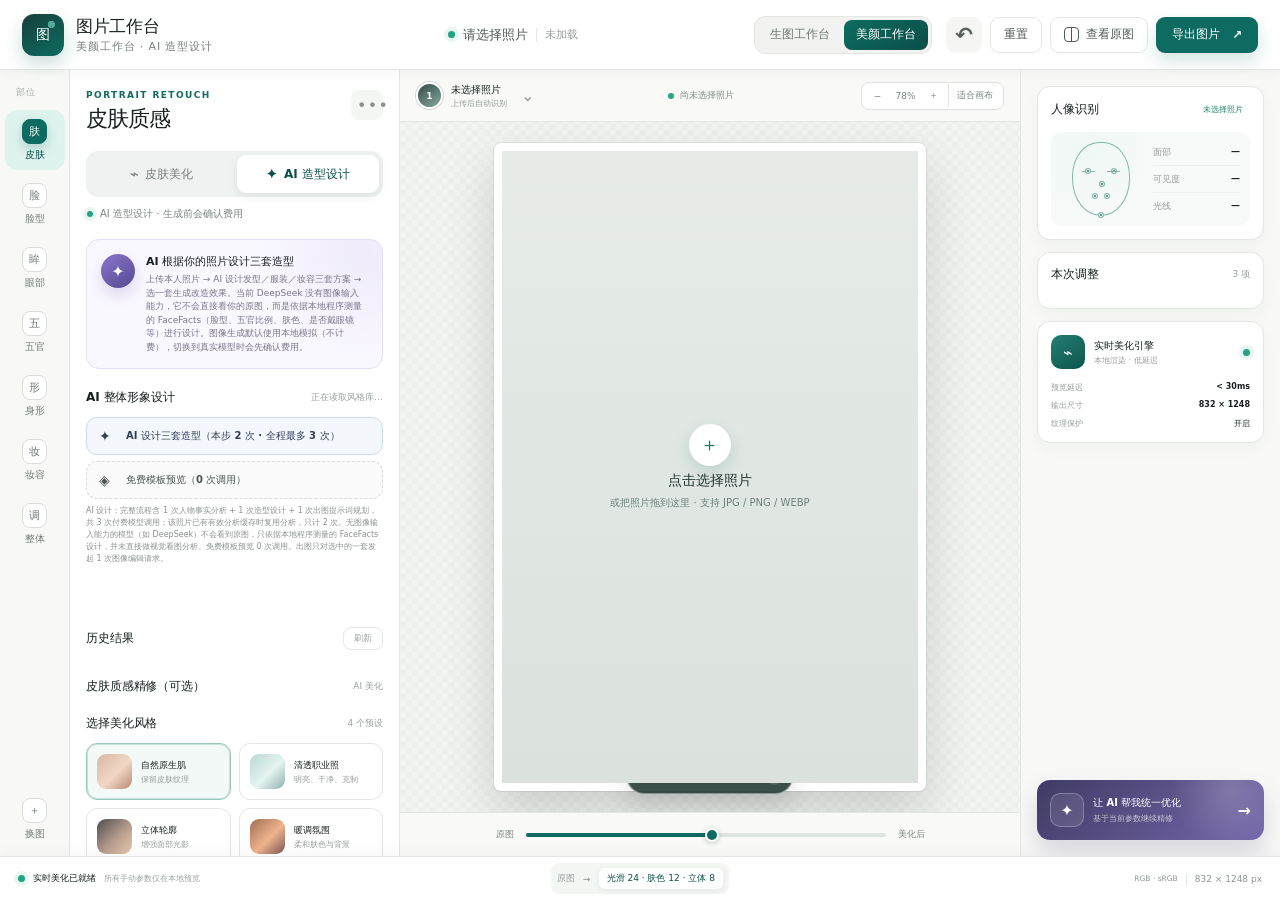
==== commit 8fd58a5e: "feat(studio): 新增「生图工作台」，先报价后扣费的自由生图接口与页面 原来的造型链路只服务人像美化：本地人脸分析、SCHP/MediaPipe 蒙版、裁贴后 要求被掩区域逐像素与底图一致—" ====
--- a/frontend/index.html
+++ b/frontend/index.html
@@ -5,18 +5,18 @@
     <meta name="viewport" content="width=device-width, initial-scale=1.0" />
     <meta
       name="description"
-      content="AI Beauty Style Lab — AI 个人形象设计软件（Photo Retouch Agent 人像美化工作台）"
+      content="图片工作台 — 生图工作台 + 美颜工作台（AI 个人形象设计与人像美化）"
     />
-    <title>AI Beauty Style Lab · Photo Retouch Agent</title>
+    <title>美颜工作台 · 图片工作台</title>
     <link rel="stylesheet" href="./css/styles.css?v=0.6.2" />
   </head>
   <body>
     <header class="app-header">
-      <a class="brand" href="/" aria-label="AI Beauty Style Lab 首页">
-        <span class="brand-mark">AB</span>
+      <a class="brand" href="./index.html" aria-label="图片工作台 首页">
+        <span class="brand-mark">图</span>
         <span class="brand-copy">
-          <strong>AI Beauty Style Lab</strong>
-          <small>AI 造型设计工作室</small>
+          <strong>图片工作台</strong>
+          <small>美颜工作台 · AI 造型设计</small>
         </span>
       </a>
 
@@ -27,6 +27,10 @@
       </div>
 
       <div class="header-actions">
+        <nav class="workbench-switch" aria-label="工作台切换">
+          <a class="workbench-tab" href="./studio.html">生图工作台</a>
+          <a class="workbench-tab is-active" href="./index.html" aria-current="page">美颜工作台</a>
+        </nav>
         <span class="prototype-pill">PROTOTYPE · V0.1</span>
         <button class="icon-button" id="undoButton" type="button" title="撤销">
           ↶
@@ -152,7 +156,7 @@
             <span class="ai-orbit">✦</span>
             <div>
               <strong>AI 根据你的照片设计三套造型</strong>
-              <p>上传本人照片 → AI 设计发型／服装／妆容三套方案 → 选一套生成改造效果。图像生成默认使用本地模拟（不计费），切换到真实模型时会先确认费用。</p>
+              <p>上传本人照片 → AI 设计发型／服装／妆容三套方案 → 选一套生成改造效果。当前 DeepSeek 没有图像输入能力，它不会直接看你的原图，而是依据本地程序测量的 FaceFacts（脸型、五官比例、肤色、是否戴眼镜等）进行设计。图像生成默认使用本地模拟（不计费），切换到真实模型时会先确认费用。</p>
             </div>
           </div>
 
@@ -163,14 +167,14 @@
           <div class="styling-toolbar">
             <button class="styling-design-button" id="stylingDesignButton" type="button">
               <span>✦</span>
-              <b>AI 设计三套造型（1 次分析 + 1 次设计）</b>
+              <b>AI 设计三套造型（本步 2 次 · 全程最多 3 次）</b>
             </button>
             <button class="styling-template-button" id="stylingTemplateButton" type="button">
               <span>◈</span>
               <b>免费模板预览（0 次调用）</b>
             </button>
             <small id="stylingCostNote" class="styling-cost">
-              AI 设计：本流程含 1 次人物视觉分析 + 1 次造型设计，共 2 次付费模型调用；该照片已有有效分析缓存时复用分析，只计 1 次。免费模板预览 0 次调用。出图只对选中的一套发起 1 次图像编辑请求。
+              AI 设计：完整流程含 1 次人物事实分析 + 1 次造型设计 + 1 次出图提示词规划，共 3 次付费模型调用；该照片已有有效分析缓存时复用分析，只计 2 次。无图像输入能力的模型（如 DeepSeek）不会看到原图，只依据本地程序测量的 FaceFacts 设计，并未直接做视觉看图分析。免费模板预览 0 次调用。出图只对选中的一套发起 1 次图像编辑请求。
             </small>
           </div>
           <div class="styling-grid" id="stylingGrid" hidden></div>
@@ -491,7 +495,7 @@
       <p class="cost-dialog-lead" id="costDialogLead"></p>
       <dl class="cost-breakdown">
         <div>
-          <dt id="costDesignLabel">SiliconFlow 造型设计</dt>
+          <dt id="costDesignLabel">AI 造型设计</dt>
           <dd id="costDesignValue">0 次</dd>
         </div>
         <div>
--- a/frontend/css/styles.css
+++ b/frontend/css/styles.css
@@ -144,6 +144,44 @@
   gap: 8px;
 }
 
+/*
+ * 图片工作台下挂两个工作台；两个页面的切换器位置一致，用户始终知道自己在
+ * 哪一面、以及怎么切回去。
+ */
+.workbench-switch {
+  display: inline-flex;
+  gap: 2px;
+  margin-right: 6px;
+  padding: 3px;
+  border: 1px solid var(--line);
+  border-radius: 11px;
+  background: var(--canvas);
+}
+
+.workbench-tab {
+  display: inline-flex;
+  height: 30px;
+  align-items: center;
+  padding: 0 12px;
+  border-radius: 8px;
+  color: #6d7876;
+  font-size: 12px;
+  font-weight: 700;
+  text-decoration: none;
+  white-space: nowrap;
+}
+
+.workbench-tab:hover {
+  color: var(--green-dark);
+  background: #fff;
+}
+
+.workbench-tab.is-active,
+.workbench-tab.is-active:hover {
+  color: #fff;
+  background: linear-gradient(140deg, var(--green), var(--green-dark));
+}
+
 .prototype-pill {
   margin-right: 6px;
   padding: 6px 9px;
